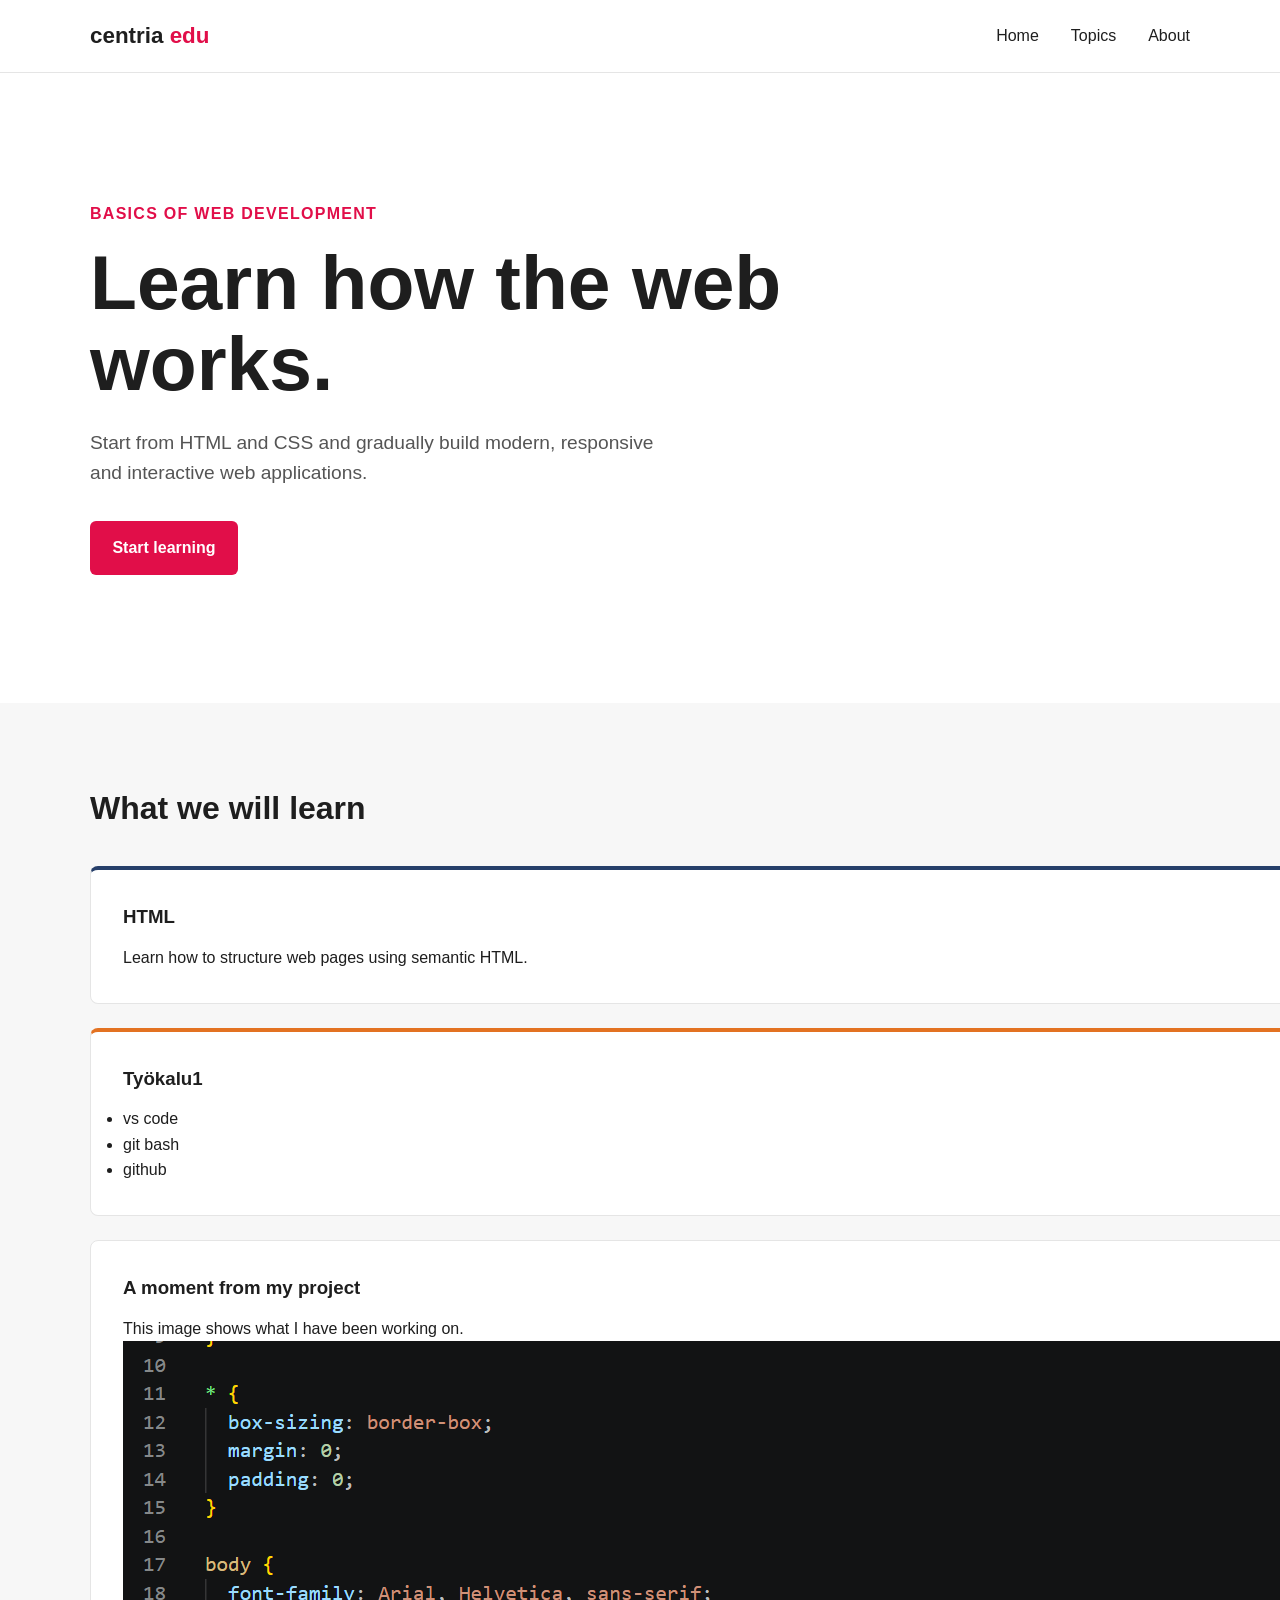
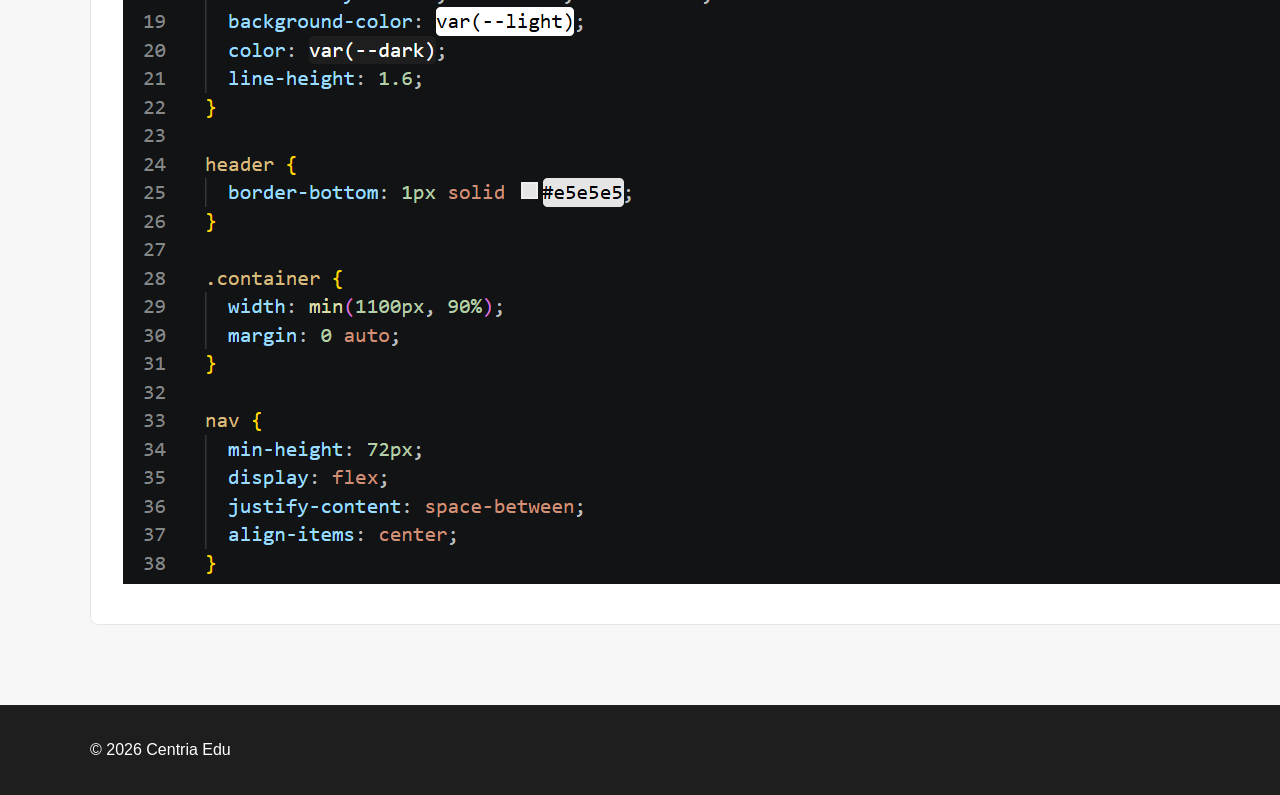
==== index.html @ c53473c1 "initial commit" ====
<!--
    Centria Edu - Basics of Web Development

    Original author: Ville Heikkiniemi
    Modified by: Marko Köyhäjoki
    Last modified: 2026-09-11

    Based on the original course template.
-->
<!doctype html>
<html lang="en">
  <head>
    <meta charset="UTF-8" />
    <meta name="viewport" content="width=device-width, initial-scale=1.0" />
    <meta name="author" content="Ville Heikkiniemi" />
    <link rel="icon" href="favicon.ico" />
    <link rel="stylesheet" href="style.css" />

    <title>Centria Edu | Basics of Web Development</title>
  </head>
  <body>
    <header>
      <div class="container">
        <nav>
          <div class="logo">
            centria
            <span>edu</span>
          </div>
          <ul>
            <li><a href="#">Home</a></li>
            <li><a href="#">Topics</a></li>
            <li><a href="#">About</a></li>
          </ul>
        </nav>
      </div>
    </header>
    <main>
      <section class="hero">
        <div class="container">
          <div class="hero-content">
            <span class="label">Basics of Web Development</span>
            <h1>Learn how the web works.</h1>
            <p>
              Start from HTML and CSS and gradually build modern, responsive and
              interactive web applications.
            </p>
            <a href="#topics" class="button"> Start learning </a>
          </div>
        </div>
      </section>
      <section class="topics" id="topics">
        <div class="container">
          <h2>What we will learn</h2>

          <div class="cards">
            <article class="card">
              <h3>HTML</h3>
              <p>Learn how to structure web pages using semantic HTML.</p>
            </article>
            <article class="card">
              <h3>CSS</h3>
              <p>
                Learn how to style layouts, colors, typography and responsive
                interfaces.
              </p>
            </article>
            <article class="card">
              <h3>Työkalu1</h3>
              <ul>
                <li>vs code</li>
                <li>git bash</li>
                <li>github</li>
              </ul>
            </article>
            <article class="card">
              <h3>Työkalu2</h3>
              <ol>
                <li>vscode</li>
                <li>git bash</li>
                <li>github</li>
              </ol>
            </article>
            <article class="card">
              <h3>A moment from my project</h3>
              <p>This image shows what I have been working on.</p>
              <img src="images/project.png" alt="A description of the image" />
            </article>
            <article class="card">
              <h3>A useful video</h3>
              <p>This video explains a topic I want to learn.</p>
              <iframe
                width="560"
                height="315"
                src="https://www.youtube-nocookie.com/embed/kiXY7ynw6ek?si=uKxKBpbzOWG9fLCC"
                title="YouTube video player"
                frameborder="0"
                allow="
                  accelerometer;
                  autoplay;
                  clipboard-write;
                  encrypted-media;
                  gyroscope;
                  picture-in-picture;
                  web-share;
                "
                referrerpolicy="strict-origin-when-cross-origin"
                allowfullscreen
              ></iframe>
            </article>
          </div>
        </div>
      </section>
    </main>
    <footer>
      <div class="container">
        <p>© 2026 Centria Edu</p>
      </div>
    </footer>
  </body>
</html>
---- style.css ----
:root {
  --primary: #e10e49;
  --light: #ffffff;
  --dark: #1e1e1e;
  --blue: #263f6a;
  --green: #284e36;
  --orange: #e37222;
  --rose: #c24d52;
}

* {
  box-sizing: border-box;
  margin: 0;
  padding: 0;
}

body {
  font-family: Arial, Helvetica, sans-serif;
  background-color: var(--light);
  color: var(--dark);
  line-height: 1.6;
}

header {
  border-bottom: 1px solid #e5e5e5;
}

.container {
  width: min(1100px, 90%);
  margin: 0 auto;
}

nav {
  min-height: 72px;
  display: flex;
  justify-content: space-between;
  align-items: center;
}

.logo {
  font-size: 1.4rem;
  font-weight: bold;
  color: var(--dark);
}

.logo span {
  color: var(--primary);
}

nav ul {
  display: flex;
  gap: 2rem;
  list-style: none;
}

nav a {
  color: var(--dark);
  text-decoration: none;
}

nav a:hover {
  color: var(--primary);
}

.hero {
  min-height: 70vh;
  display: flex;
  align-items: center;
}

.hero-content {
  max-width: 700px;
}

.label {
  display: inline-block;
  margin-bottom: 1rem;
  color: var(--primary);
  font-weight: bold;
  text-transform: uppercase;
  letter-spacing: 0.08rem;
}

h1 {
  margin-bottom: 1.5rem;
  font-size: clamp(2.5rem, 6vw, 5rem);
  line-height: 1.05;
}

.hero p {
  max-width: 600px;
  margin-bottom: 2rem;
  font-size: 1.2rem;
  color: #555;
}

.button {
  display: inline-block;
  padding: 0.9rem 1.4rem;
  background-color: var(--primary);
  color: var(--light);
  text-decoration: none;
  border-radius: 6px;
  font-weight: bold;
}

.button:hover {
  background-color: var(--rose);
}

.topics {
  padding: 5rem 0;
  background-color: #f7f7f7;
}

.topics h2 {
  margin-bottom: 2rem;
  font-size: 2rem;
}

.cards {
  display: grid;
  grid-template-columns: repeat(2, 1fr);
  gap: 1.5rem;
}

.card {
  padding: 2rem;
  background-color: var(--light);
  border: 1px solid #e5e5e5;
  border-radius: 8px;
}

.card h3 {
  margin-bottom: 0.8rem;
}

.card:nth-child(1) {
  border-top: 4px solid var(--blue);
}

.card:nth-child(2) {
  border-top: 4px solid var(--green);
}

.card:nth-child(3) {
  border-top: 4px solid var(--orange);
}

.card:nth-child(4) {
  border-top: 4px solid var(--orange);
}

footer {
  padding: 2rem 0;
  background-color: var(--dark);
  color: var(--light);
}

@media (max-width: 700px) {
  nav ul {
    display: none;
  }

  .cards {
    grid-template-columns: 1fr;
  }

  .hero {
    min-height: 60vh;
  }
}
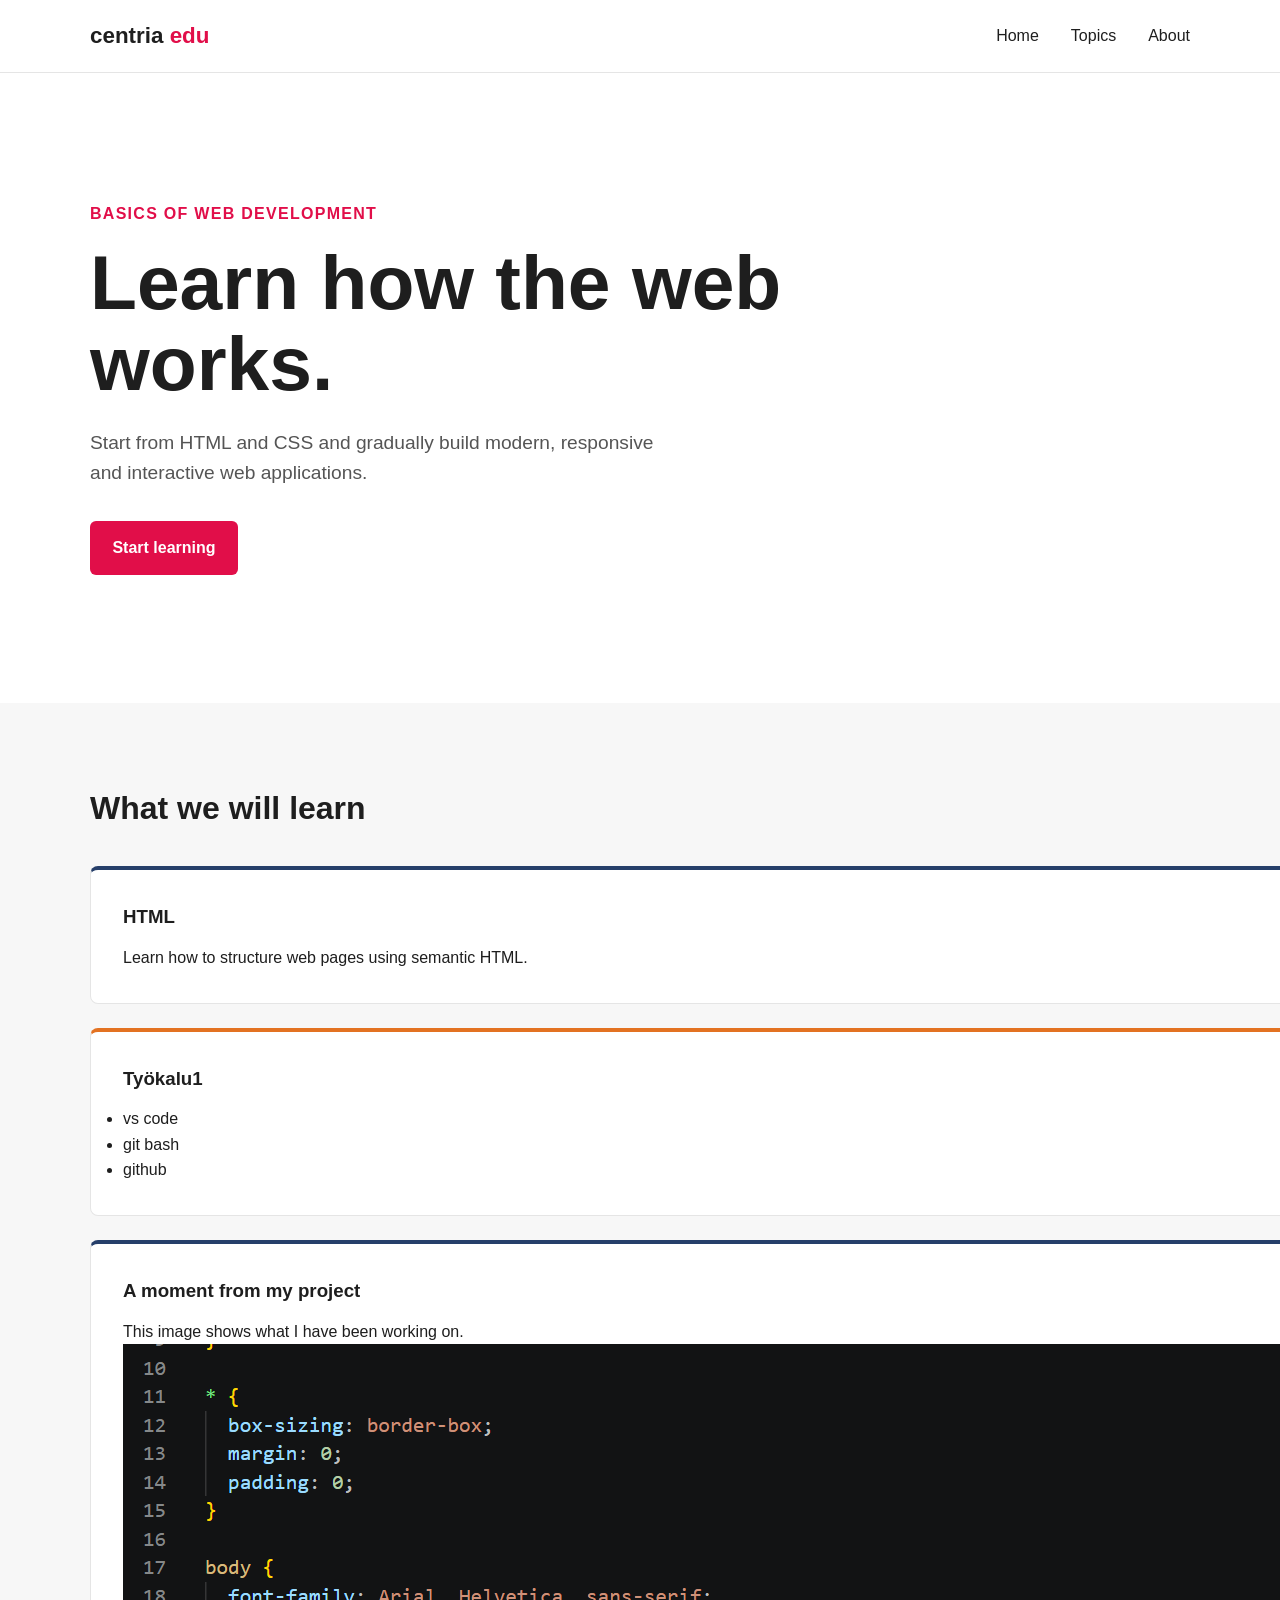
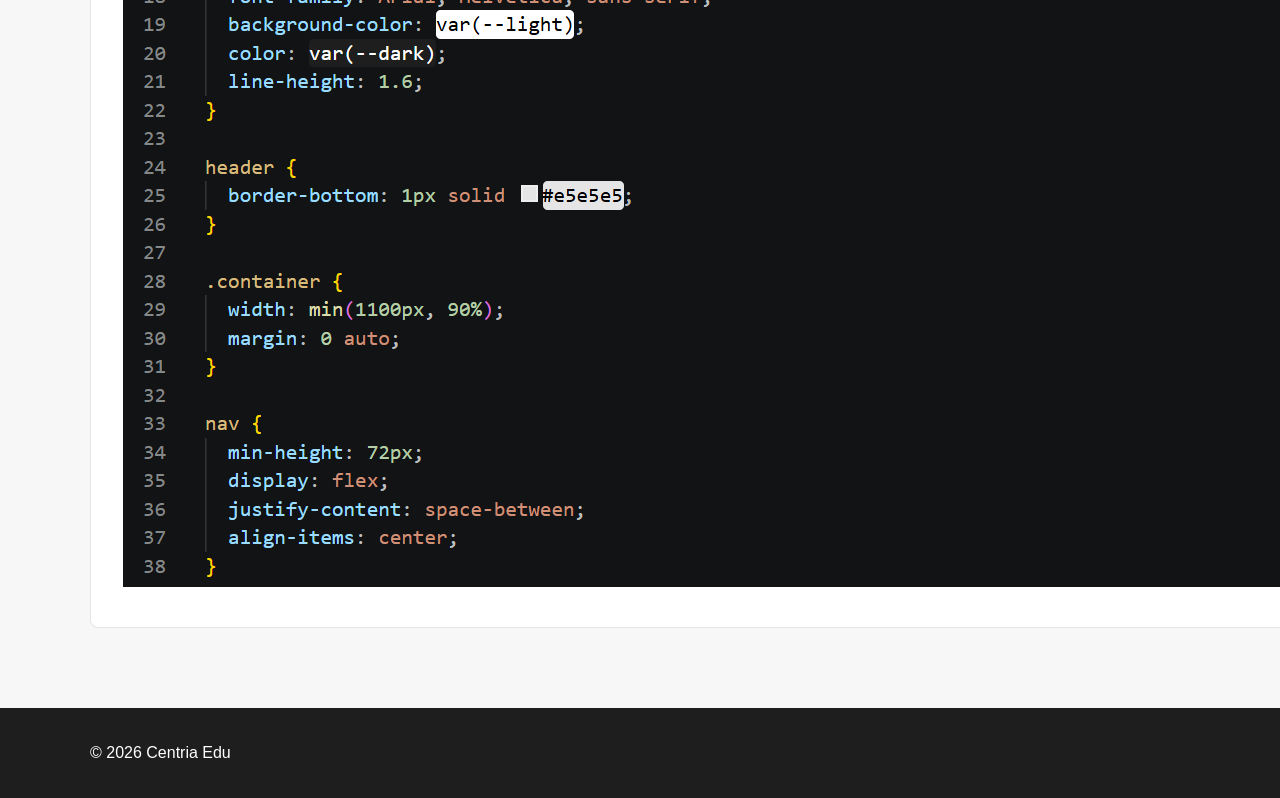
==== commit 14aadb34: "working" ====
--- a/index.html
+++ b/index.html
@@ -88,24 +88,26 @@
             <article class="card">
               <h3>A useful video</h3>
               <p>This video explains a topic I want to learn.</p>
-              <iframe
-                width="560"
-                height="315"
-                src="https://www.youtube-nocookie.com/embed/kiXY7ynw6ek?si=uKxKBpbzOWG9fLCC"
-                title="YouTube video player"
-                frameborder="0"
-                allow="
-                  accelerometer;
-                  autoplay;
-                  clipboard-write;
-                  encrypted-media;
-                  gyroscope;
-                  picture-in-picture;
-                  web-share;
-                "
-                referrerpolicy="strict-origin-when-cross-origin"
-                allowfullscreen
-              ></iframe>
+              <div class="video-container">
+                <iframe
+                  width="560"
+                  height="315"
+                  src="https://www.youtube.com/embed/kiXY7ynw6ek?si=uKxKBpbzOWG9fLCC"
+                  title="YouTube video player"
+                  frameborder="0"
+                  allow="
+                    accelerometer;
+                    autoplay;
+                    clipboard-write;
+                    encrypted-media;
+                    gyroscope;
+                    picture-in-picture;
+                    web-share;
+                  "
+                  referrerpolicy="strict-origin-when-cross-origin"
+                  allowfullscreen
+                ></iframe>
+              </div>
             </article>
           </div>
         </div>
--- a/style.css
+++ b/style.css
@@ -150,6 +150,12 @@
 .card:nth-child(4) {
   border-top: 4px solid var(--orange);
 }
+.card:nth-child(5) {
+  border-top: 4px solid var(--blue);
+}
+.card:nth-child(6) {
+  border-top: 4px solid var(--blue);
+}
 
 footer {
   padding: 2rem 0;
